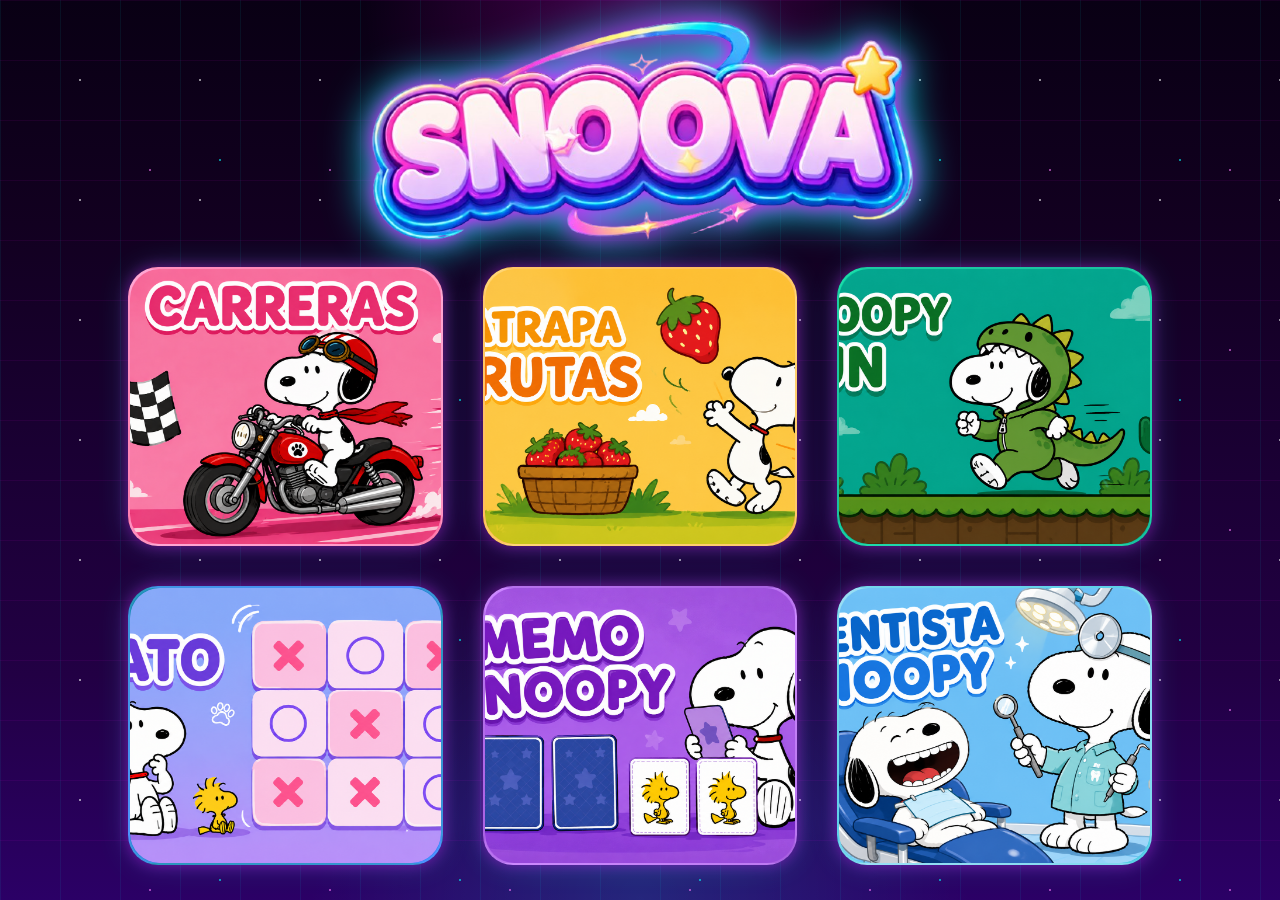
==== index.html @ 3e9f46b6 "P.Version" ====
<!DOCTYPE html>
<html lang="es">
<head>
    <meta charset="UTF-8">
    <!-- ADAPTAR DISPOSITIVO -->
    <meta name="viewport" content="width=device-width, initial-scale=1.0">
    
    <title>Snoopy Nova 💫</title>
    <link rel="stylesheet" href="style.css">
</head>

<body>
    <!-- LOGO -->
    <center>
        <img id="logo" class="logo" src="img/logo.png">
    </center>

    <!-- MENU -->
    <div id="menu" class="menu-juegos">
    
        <div class="juego" onclick="abrirJuego('carrera')">
            <img src="img/carreras.png">
        </div>

        <div class="juego" onclick="abrirJuego('frutas')">
            <img src="img/frutas.png">
        </div>

        <div class="juego" onclick="abrirJuego('dino')">
            <img src="img/dino.png">
        </div>

        <div class="juego" onclick="abrirJuego('gato')">
            <img src="img/gato.png">
        </div>

        <div class="juego" onclick="abrirJuego('memorama')">
            <img src="img/memorama.png">
        </div>

        <div class="juego" onclick="abrirJuego('cocodrilo')">
            <img src="img/cocodrilo.png">
        </div>

    </div>
 
    <div id="transition"></div>

    <div id="game"></div>

    <!-- BOTON MENU -->
    <button id="volver" onclick="volverMenu()">
        Volver al menú
    </button>

    <!-- ORDEN IMPORTANTE -->
    <script src="juegos/gato.js"></script>
    <script src="juegos/frutas.js"></script>
    <script src="juegos/carrera.js"></script>
    <script src="juegos/dino.js"></script>
    <script src="juegos/memorama.js"></script>
    <script src="juegos/cocodrilo.js"></script>

    <!-- AUDIO MENU -->
    <audio id="musica" loop>
        <source src="audio/menu.mp3" type="audio/mp3">
    </audio>
    
    <audio id="clickSound">
        <source src="audio/clickMenu.mp3" type="audio/mp3">
    </audio>
    <script src="main.js"></script>


</body>
</html>
---- style.css ----
/*GENERAL*/
body {

    margin: 0;
    font-family: "Poppins", sans-serif;
    min-height: 100vh;

    background:
    radial-gradient(circle at top, rgba(255,0,255,.25), transparent 25%),
    radial-gradient(circle at bottom, rgba(0,255,255,.15), transparent 30%),
    linear-gradient(
        to bottom,
        #090014,
        #120020,
        #1a0033,
        #220044,
        #2b0066
    );

    overflow-x: hidden;

    color: white;
}
body::before {

    content: "";

    position: fixed;

    top: 0;
    left: 0;

    width: 100%;
    height: 100%;

    background-image:

    /* GRID */
    linear-gradient(rgba(255,0,255,0.12) 1px, transparent 1px),
    linear-gradient(90deg, rgba(0,255,255,0.12) 1px, transparent 1px),

    /* ESTRELLAS */
    radial-gradient(white 1px, transparent 1px),
    radial-gradient(#ff7bff 1px, transparent 1px),
    radial-gradient(#00ffff 1px, transparent 1px);

    background-size:
    60px 60px,
    60px 60px,
    120px 120px,
    180px 180px,
    240px 240px;

    background-position:
    0 0,
    0 0,
    20px 20px,
    60px 80px,
    100px 40px;

    pointer-events: none;

    opacity: .55;

    animation: estrellasMover 18s linear infinite;

    z-index: -1;
}

/* ========================= */
/* PANTALLA DE BIENVENIDA */
/* ========================= */
body{
    margin:0;
   
    font-family:Arial, Helvetica, sans-serif;
}
/* Pantalla */
#pantallaInicio{

    position:relative;

    width:100vw;
    height:100vh;

    background-image:url("img/pantalla.png");

    background-size: cover;

    background-attachment: fixed;

    background-position:center center;

    background-repeat:no-repeat;

    overflow:hidden;
}
/* Botón */
#btnEmpezar{

    position:absolute;

    left:50%;
    bottom:8%;

    transform:translateX(-50%);

    padding:22px 65px;

    border:none;
    border-radius:50px;

    font-size:32px;
    font-weight:bold;

    color:white;

    cursor:pointer;

    /* Degradado */
    background:linear-gradient(
        180deg,
        #ff73df 0%,
        #d946ef 45%,
        #9333ea 100%
    );

    /* Brillo exterior */
    box-shadow:
        0 0 10px #ff66c4,
        0 0 25px #c026d3,
        0 0 40px rgba(255,105,180,0.5);

    /* Borde neon */
    border:4px solid #ff9ae8;

    /* Efecto glossy */
    overflow:hidden;

    transition:0.3s;

    z-index:2;
}
/* Brillo interno arriba */
#btnEmpezar::before{

    content:"";

    position:absolute;

    top:5px;
    left:8px;
    right:8px;

    height:40%;

    border-radius:40px;

    background:rgba(255,255,255,0.35);

    filter:blur(2px);
}
/* Hover */
#btnEmpezar:hover{

    transform:translateX(-50%) scale(1.05);

    box-shadow:
        0 0 15px #ff66c4,
        0 0 35px #d946ef,
        0 0 55px rgba(255,105,180,0.7);
}
/* Click */
#btnEmpezar:active{

    transform:translateX(-50%) scale(0.98);
}
.corazon{

    margin-right:12px;

    font-size:34px;

    color:#ffd1f7;

    text-shadow:
        0 0 5px #fff,
        0 0 10px #ff66c4,
        0 0 20px #ff66c4,
        0 0 35px #ff66c4;

    animation:latido 1.5s infinite;
}
/* Animación */
@keyframes latido{

    0%{
        transform:scale(1);
    }

    25%{
        transform:scale(1.2);
    }

    50%{
        transform:scale(1);
    }

    75%{
        transform:scale(1.15);
    }

    100%{
        transform:scale(1);
    }
}
#snoopy{

    position:absolute;

    left:50%;
    bottom:20%;

    transform:translateX(-50%);

    width:210px;

    z-index:2;

    animation:flotar 3s ease-in-out infinite;
}
/* Animación */
@keyframes flotar {

    0%{
        transform:
        translateX(-50%)
        translateY(0px);
    }

    50%{
        transform:
        translateX(-50%)
        translateY(-12px);
    }

    100%{
        transform:
        translateX(-50%)
        translateY(0px);
    }
}

/*LOGO*/
.logo {

    width: 570px;

    margin-top: 10px;

    animation: flotarTitulo 3s infinite;

    filter:
    drop-shadow(0 0 10px #ff00ff)
    drop-shadow(0 0 20px #00ffff);

    animation:
    flotarTitulo 3s infinite;
}

/*MENU*/
.menu-juegos {

    width: 80%;
    margin: auto;
    margin-top: 0px;

    display: grid;

    grid-template-columns: repeat(3, 1fr);

    gap: 40px;

    animation: aparecerMenu 0.5s;
}
/* tarjetas de juegos */
.juego {

    height: 275px;

    border-radius: 30px;

    overflow: hidden;

    position: relative;

    transition: 0.3s;

    background: rgba(15,15,35,.9);

    border: 2px solid rgba(255,255,255,.1);

    backdrop-filter: blur(10px);

    box-shadow:
    0 0 15px rgba(255,0,255,.4),
    0 0 30px rgba(0,255,255,.2);
}
/* hover*/
.juego:hover {

    transform: scale(1.05) translateY(-10px);

    box-shadow:

    0 0 20px #ff00ff,
    0 0 40px #00ffff,
    0 0 80px rgba(255,0,255,.7);

    border: 2px solid #ff00ff;
}
/* BRILLO*/
.juego::after {

    content: "";

    position: absolute;

    top: 0;
    left: -100%;

    width: 50%;
    height: 100%;

    background: rgba(255,255,255,0.3);

    transform: skewX(-25deg);

    transition: 0.5s;
}
.juego:hover::after {

    left: 130%;
}
/*IMAGENES*/
.juego img {

    width: 100%;
    height: 100%;

    object-fit: cover;

    border-radius: 30px;

    transition: 0.3s;   
}
.juego:hover img {

    transform: scale(1.1);
}

/* colores variados */
.juego:nth-child(1){ background: linear-gradient(145deg, #ff9ecf, #ff6fa5); }
.juego:nth-child(2){ background: linear-gradient(145deg, #ffd166, #ffb347); }
.juego:nth-child(3){ background: linear-gradient(145deg, #06d6a0, #00b894); }
.juego:nth-child(4){ background: linear-gradient(145deg, #118ab2, #3a86ff); }
.juego:nth-child(5){ background: linear-gradient(145deg, #c77dff, #9d4edd); }
.juego:nth-child(6){ background: linear-gradient(145deg, #90dbf4, #48cae4); }

/*JUEGOS*/

/*CARRERAS*/
.carrera-container {

    width: 95%;

    background: rgba(255,255,255,0.10);

    backdrop-filter: blur(10px);

    border-radius: 35px;

    padding: 20px;

    border: 2px solid rgba(255,255,255,0.2);

    box-shadow:
    0 0 20px rgba(255,0,255,.25),
    0 0 40px rgba(0,255,255,.15);

    animation: aparecerMenu .5s;
}
.carrera-titulo {

    text-align: center;

    color: #ff7fd1;

    font-size: 45px;

    margin-top: 0;

    margin-bottom: 20px;

    text-shadow:
    0 0 10px #ff9ae8,
    0 0 25px #ff4fd8;
}
/* CANVAS CARRERA */
#canvasCarrera {

    display: block;

    margin: auto;

    width: 100%;

    border-radius: 25px;

    box-shadow:
    0 0 20px rgba(255,105,180,.4);

    touch-action: none;
}
/*FIN CARRERAS*/


/* GATO */
.gato-container {

    background: rgba(255, 255, 255, 0.15);

    backdrop-filter: blur(10px);

    border: 2px solid rgba(255,255,255,0.3);

    border-radius: 35px;

    padding: 40px;

    width: fit-content;

    box-shadow:
    0 0 20px rgba(255, 0, 0, 0.3),
    0 0 40px rgba(199,125,255,0.3);

    animation: aparecerMenu 0.5s;
}
/* TITULO */
.gato-titulo {

    color: white;

    font-size: 45px;

    margin-top: 0;

    text-shadow:
    0 0 10px #dd8ec1,
    0 0 20px #c77dff;
}
/* TEXTO TURNO */
.turno-texto {

    color: rgb(136, 68, 68);

    font-size: 30px;

    margin-bottom: 20px;

    text-shadow: 0 0 10px #ff8fd8;
}
/* RESULTADO */
.resultado {

    color: white;

    font-size: 28px;

    font-weight: bold;

    margin-top: 20px;

    text-shadow:
    0 0 10px #fff,
    0 0 20px #ff8fd8;
}
/* BOTON REINICIAR */
.btn-reiniciar {

    margin-top: 20px;

    padding: 15px 30px;

    border: none;

    border-radius: 20px;

    background: linear-gradient(145deg, #ff9ecf, #c77dff);

    color: white;

    font-size: 18px;

    font-weight: bold;

    cursor: pointer;

    transition: 0.3s;

    box-shadow:
    0 0 10px #c360a1,
    0 0 20px #c77dff;
}
.btn-reiniciar:hover {

    transform: scale(1.08);

    box-shadow:
    0 0 15px white,
    0 0 30px #ff8fd8,
    0 0 50px #c77dff;
}
/* CELDAS */
.celda {

    width: 110px;

    height: 110px;

    background: rgba(255,255,255,0.2);

    backdrop-filter: blur(8px);

    border: 2px solid rgba(255, 24, 24, 0.3);

    border-radius: 25px;

    font-size: 45px;

    display: flex;

    align-items: center;

    justify-content: center;

    cursor: pointer;

    transition: 0.2s;

    box-shadow:
    0 0 10px rgba(255,255,255,0.2);
}

.celda:hover {

    transform: scale(1.05);

    box-shadow:
    0 0 15px white,
    0 0 25px #ff8fd8;
}
/* FIN GATO */




/* canvas */
canvas {
    margin-top: 20px;
    border-radius: 20px;
}


/*TRANSICION*/
#transition {

    position: fixed;

    top: 0;
    left: 0;

    width: 100%;
    height: 100%;

    background: radial-gradient(circle, #dacaff, #c77dff);

    opacity: 0;

    pointer-events: none;

    transition: opacity 0.5s;

    z-index: 999;
}


/*JUEGO*/
#game {
    display: flex;
    justify-content: center;
    margin-top: 20px;
}

/*BOTON VOLVER MENU*/
#volver {

    display: none;

    position: fixed;

    top: 20px;
    left: 20px;

    z-index: 9999;

    padding: 15px 25px;

    border: none;

    border-radius: 20px;

    background: linear-gradient(145deg, #ff9ecf, #c77dff);

    color: white;

    font-size: 18px;

    font-weight: bold;

    cursor: pointer;

    box-shadow: 0 0 20px #ff8fd8;

    transition: 0.3s;
}

/*VARIABLES A LLAMAR*/
@keyframes flotarTitulo {

    0% { transform: translateY(0px); }

    50% { transform: translateY(-8px); }

    100% { transform: translateY(0px); }
}

@keyframes aparecerMenu {

    from {

        opacity: 0;

        transform: scale(0.9);
    }

    to {

        opacity: 1;

        transform: scale(1);
    }
}

@keyframes estrellasMover {

    from {

        transform: translateY(0px);
    }

    to {

        transform: translateY(120px);
    }
}







/* ========================= */
/* TABLET */
/* ========================= */

@media (max-width: 1024px) {
    /*INICIO*/
    #snoopy {

        width: 170px;

        bottom: 24%;
    }

    #btnEmpezar {

        font-size: 24px;

        padding: 18px 45px;

        bottom: 10%;
    }

/*MENU*/
    .logo {

        width: 420px;
    }
    .menu-juegos {

        width: 90%;

        grid-template-columns: repeat(2, 1fr);

        gap: 25px;
    }
    .juego {

        height: 220px;
    }
}

/* ========================= */
/* CELULAR */
/* ========================= */

@media (max-width: 768px) {
/*INICIO*/
    #pantallaInicio {

        background-image: url("img/pantalla-mobile.png");

        background-size: cover;

        background-position: center;
    }
    #snoopy {

        width: 140px;

        bottom: 28%;
    }
    #btnEmpezar {

        width: 280px;

        font-size: 22px;

        padding: 18px 20px;

        bottom: 12%;
    }
    .corazon {

        font-size: 24px;
    }

/*MENU*/
    body {

        overflow-x: hidden;
    }
    .logo {

        width: 280px;

        margin-top: 20px;
    }
    .menu-juegos {

        width: 92%;

        grid-template-columns: 1fr;

        gap: 20px;
    }
    .juego {

        height: 190px;

        border-radius: 25px;
    }
    .juego img {

        border-radius: 25px;
    }

    /*JUEGOS*/

    /*CARRERAS*/
    .carrera-container {

        width: 96%;

        padding: 15px;

        border-radius: 25px;
    }
    .carrera-titulo {

        font-size: 28px;
    }
    #canvasCarrera {

        border-radius: 18px;
    }
    /* BOTON VOLVER - CELULAR */
    #volver {

        top: 10px;

        left: 10px;

        padding: 10px 18px;

        font-size: 14px;

        border-radius: 15px;
    }
    /* SEPARACION DEL JUEGO */
    #game {

        margin-top: 80px;
    }
}
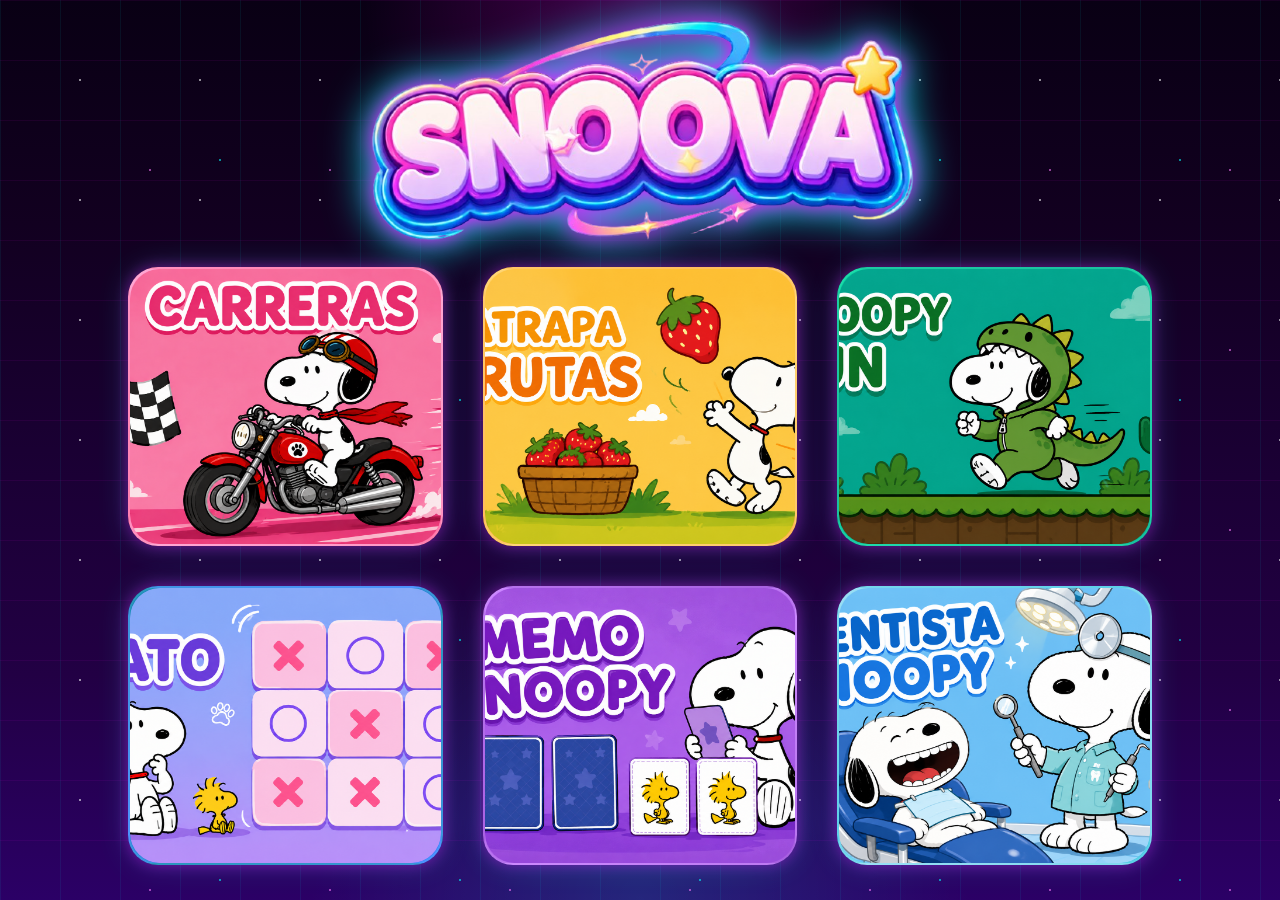
==== commit 6346372e: "actualizacion" ====
--- a/index.html
+++ b/index.html
@@ -43,7 +43,7 @@
         </div>
 
     </div>
- 
+
     <div id="transition"></div>
 
     <div id="game"></div>
@@ -59,7 +59,7 @@
     <script src="juegos/carrera.js"></script>
     <script src="juegos/dino.js"></script>
     <script src="juegos/memorama.js"></script>
-    <script src="juegos/cocodrilo.js"></script>
+    <script src="juegos/nubes.js"></script>
 
     <!-- AUDIO MENU -->
     <audio id="musica" loop>
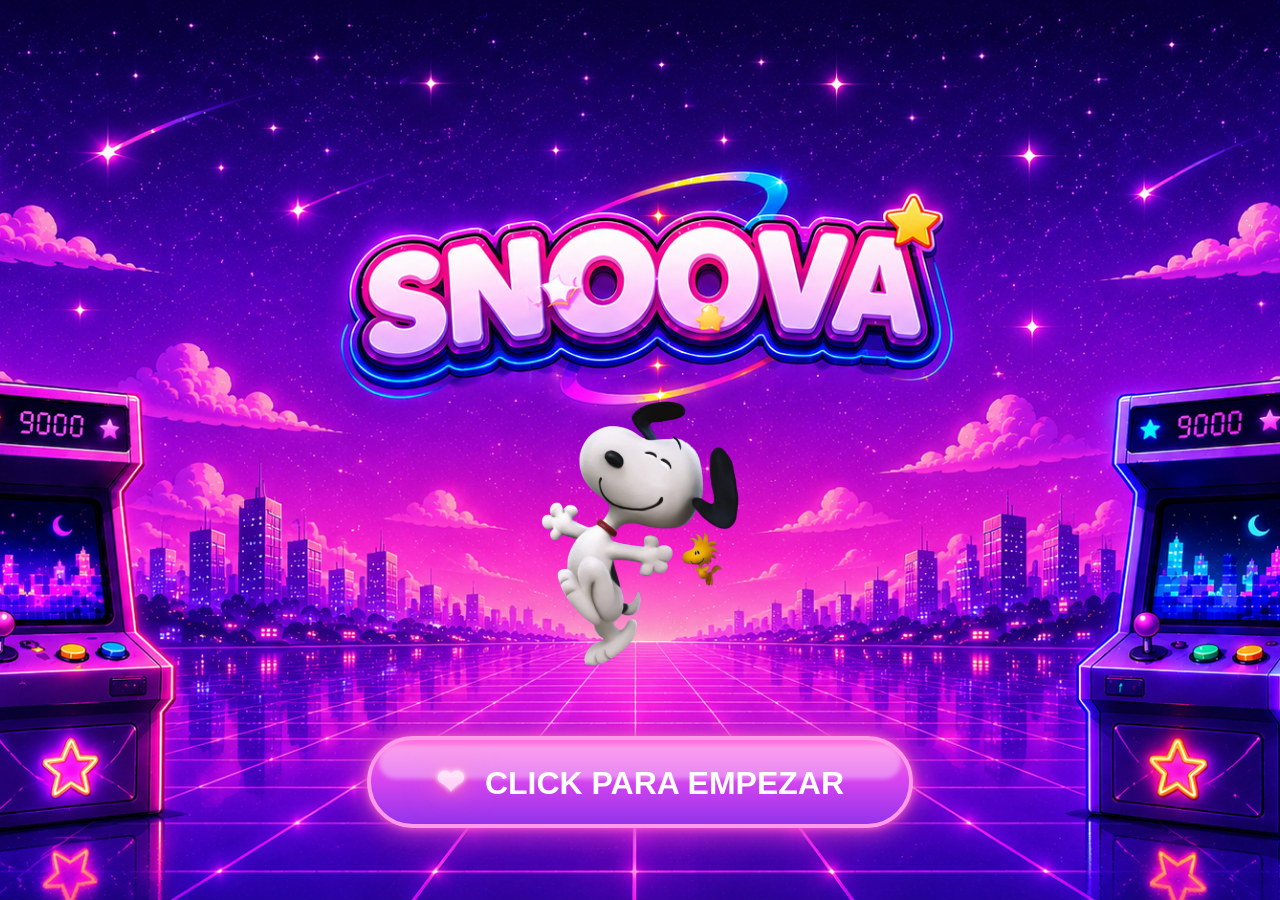
==== commit 6fb543e2: "actualizacion" ====
--- a/index.html
+++ b/index.html
@@ -1,76 +1,85 @@
 <!DOCTYPE html>
 <html lang="es">
+
 <head>
     <meta charset="UTF-8">
     <!-- ADAPTAR DISPOSITIVO -->
     <meta name="viewport" content="width=device-width, initial-scale=1.0">
     
-    <title>Snoopy Nova 💫</title>
+    <title>SNOOVA ✨</title>
+
     <link rel="stylesheet" href="style.css">
 </head>
 
 <body>
-    <!-- LOGO -->
-    <center>
-        <img id="logo" class="logo" src="img/logo.png">
-    </center>
 
-    <!-- MENU -->
-    <div id="menu" class="menu-juegos">
-    
-        <div class="juego" onclick="abrirJuego('carrera')">
-            <img src="img/carreras.png">
-        </div>
+    <div id="pantallaInicio">
+        <img src="img/snoo.png" id="snoopy">
 
-        <div class="juego" onclick="abrirJuego('frutas')">
-            <img src="img/frutas.png">
-        </div>
+        <button id="btnEmpezar">
+            <span class="corazon">❤</span>
 
-        <div class="juego" onclick="abrirJuego('dino')">
-            <img src="img/dino.png">
-        </div>
+            CLICK PARA EMPEZAR
 
-        <div class="juego" onclick="abrirJuego('gato')">
-            <img src="img/gato.png">
-        </div>
-
-        <div class="juego" onclick="abrirJuego('memorama')">
-            <img src="img/memorama.png">
-        </div>
-
-        <div class="juego" onclick="abrirJuego('cocodrilo')">
-            <img src="img/cocodrilo.png">
-        </div>
+        </button>
 
     </div>
 
-    <div id="transition"></div>
+    <!-- MUSICA -->
+    <audio id="musicaInicio" loop>
+        <source src="audio/bienvenida.mp3" type="audio/mp3">
+    </audio>
 
-    <div id="game"></div>
-
-    <!-- BOTON MENU -->
-    <button id="volver" onclick="volverMenu()">
-        Volver al menú
-    </button>
-
-    <!-- ORDEN IMPORTANTE -->
-    <script src="juegos/gato.js"></script>
-    <script src="juegos/frutas.js"></script>
-    <script src="juegos/carrera.js"></script>
-    <script src="juegos/dino.js"></script>
-    <script src="juegos/memorama.js"></script>
-    <script src="juegos/nubes.js"></script>
-
-    <!-- AUDIO MENU -->
-    <audio id="musica" loop>
-        <source src="audio/menu.mp3" type="audio/mp3">
-    </audio>
-    
+    <!-- CLICK -->
     <audio id="clickSound">
         <source src="audio/clickMenu.mp3" type="audio/mp3">
     </audio>
-    <script src="main.js"></script>
 
+    <!-- TRANSICION -->
+    <div id="transition"></div>
+
+    <script>
+        const btn = document.getElementById("btnEmpezar");
+        const musicaInicio = document.getElementById("musicaInicio");
+        const clickSound = document.getElementById("clickSound");
+
+        /* volumen */
+        musicaInicio.volume = 0.25;
+        clickSound.volume = 0.5;
+
+        /* primer click inicia música */
+        document.body.addEventListener("click", () => {
+
+            musicaInicio.play();
+
+        }, { once: true });
+
+        /* botón empezar */
+        btn.addEventListener("click", () => {
+
+            /* sonido click */
+            clickSound.currentTime = 0;
+
+            clickSound.play();
+
+            /* activar música menú */
+            localStorage.setItem("musicaPermitida", "true");
+
+            /* transición */
+            const transition = document.getElementById("transition");
+
+            /* mostrar transición */
+            transition.style.opacity = "1";
+
+            /* cambiar página */
+            setTimeout(() => {
+
+                window.location.href = "menu.html";
+
+            }, 500);
+        });
+    </script>
 
 </body>
+
 </html>
